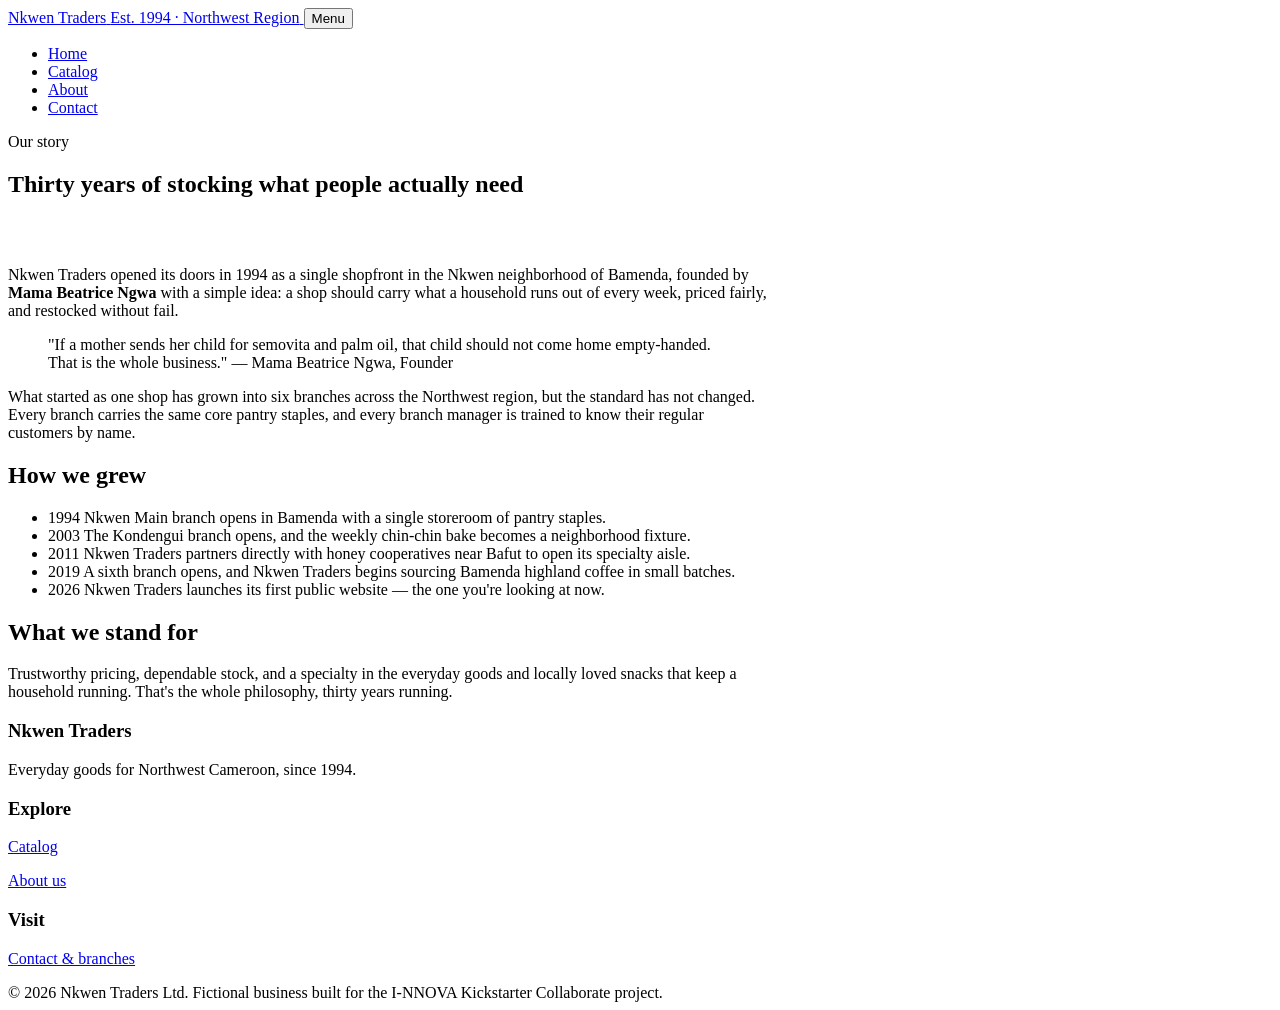
==== about.html @ 13e9f70f "Done with structure containing all the 4pages" ====
<!DOCTYPE html>
<html lang="en">
<head>
  <meta charset="UTF-8">
  <meta name="viewport" content="width=device-width, initial-scale=1.0">
  <title>About Us — Nkwen Traders</title>
  <meta name="description" content="The story of Nkwen Traders, a family-founded retail chain serving Northwest Cameroon since 1994.">
  <link rel="stylesheet" href="style.css">
</head>
<body>

  <header class="site-header">
    <nav class="nav-bar" aria-label="Primary">
      <a href="index.html" class="brand">
        <span class="brand-mark">Nkwen Traders</span>
        <span class="brand-tagline">Est. 1994 · Northwest Region</span>
      </a>
      <button class="nav-toggle" aria-expanded="false" aria-controls="primary-nav">Menu</button>
      <ul class="nav-links" id="primary-nav">
        <li><a href="index.html">Home</a></li>
        <li><a href="catalog.html">Catalog</a></li>
        <li><a href="about.html" aria-current="page">About</a></li>
        <li><a href="contact.html">Contact</a></li>
      </ul>
    </nav>
  </header>

  <main>
    <section class="hero" style="padding-bottom: 2rem;">
      <div class="container">
        <p class="eyebrow">Our story</p>
        <h1>Thirty years of stocking what people actually need</h1>
      </div>
    </section>

    <section>
      <div class="container" style="max-width: 760px;">
        <p>
          Nkwen Traders opened its doors in 1994 as a single shopfront in the
          Nkwen neighborhood of Bamenda, founded by <strong>Mama Beatrice Ngwa</strong>
          with a simple idea: a shop should carry what a household runs out
          of every week, priced fairly, and restocked without fail.
        </p>
        <blockquote class="founder-quote">
          "If a mother sends her child for semovita and palm oil, that child
          should not come home empty-handed. That is the whole business."
          — Mama Beatrice Ngwa, Founder
        </blockquote>
        <p>
          What started as one shop has grown into six branches across the
          Northwest region, but the standard has not changed. Every branch
          carries the same core pantry staples, and every branch manager is
          trained to know their regular customers by name.
        </p>

        <h2>How we grew</h2>
        <ul class="timeline">
          <li>
            <span class="year">1994</span>
            <span>Nkwen Main branch opens in Bamenda with a single storeroom of pantry staples.</span>
          </li>
          <li>
            <span class="year">2003</span>
            <span>The Kondengui branch opens, and the weekly chin-chin bake becomes a neighborhood fixture.</span>
          </li>
          <li>
            <span class="year">2011</span>
            <span>Nkwen Traders partners directly with honey cooperatives near Bafut to open its specialty aisle.</span>
          </li>
          <li>
            <span class="year">2019</span>
            <span>A sixth branch opens, and Nkwen Traders begins sourcing Bamenda highland coffee in small batches.</span>
          </li>
          <li>
            <span class="year">2026</span>
            <span>Nkwen Traders launches its first public website — the one you're looking at now.</span>
          </li>
        </ul>

        <h2>What we stand for</h2>
        <p>
          Trustworthy pricing, dependable stock, and a specialty in the
          everyday goods and locally loved snacks that keep a household
          running. That's the whole philosophy, thirty years running.
        </p>
      </div>
    </section>
  </main>

  <footer class="site-footer">
    <div class="container footer-grid">
      <div>
        <h3>Nkwen Traders</h3>
        <p>Everyday goods for Northwest Cameroon, since 1994.</p>
      </div>
      <div>
        <h3>Explore</h3>
        <p><a href="catalog.html">Catalog</a></p>
        <p><a href="about.html">About us</a></p>
      </div>
      <div>
        <h3>Visit</h3>
        <p><a href="contact.html">Contact & branches</a></p>
      </div>
    </div>
    <div class="footer-bottom container">
      &copy; 2026 Nkwen Traders Ltd. Fictional business built for the I-NNOVA Kickstarter Collaborate project.
    </div>
  </footer>

  <script src="main.js"></script>
</body>
</html>
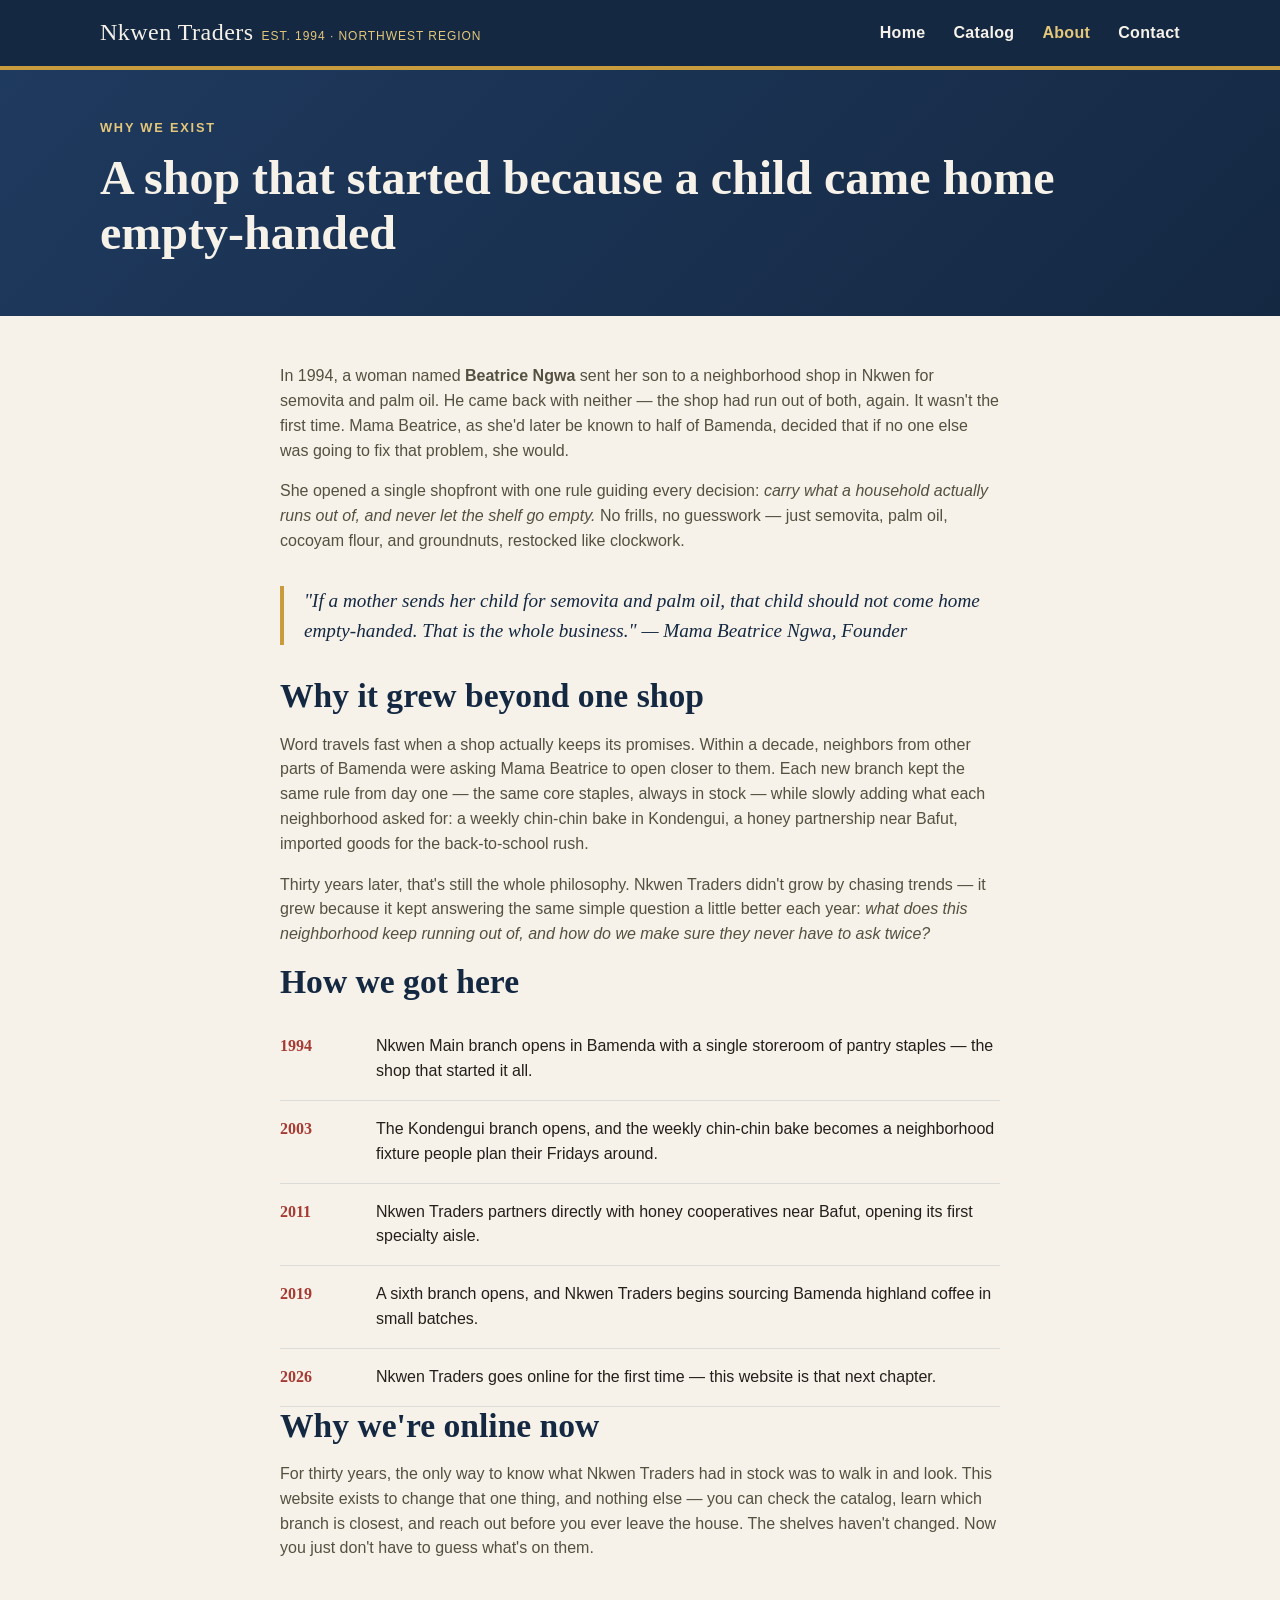
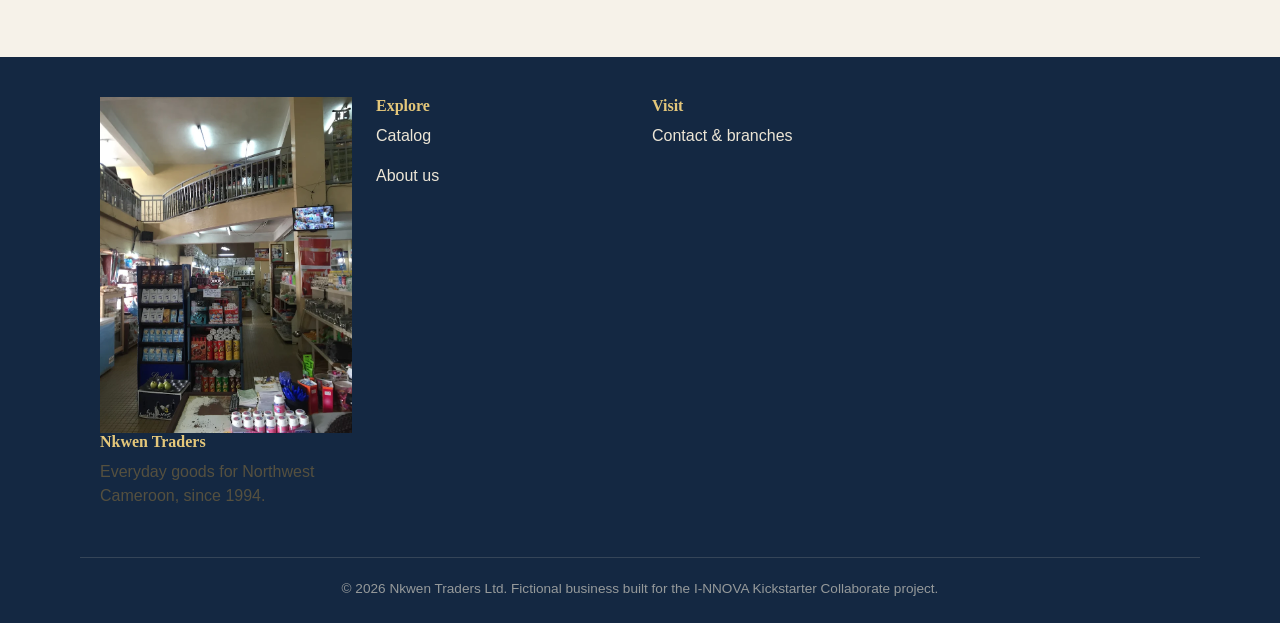
==== commit 26fb63cf: "Corrected about, catalog, contact, and index pages; added food-market video and photo" ====
--- a/about.html
+++ b/about.html
@@ -4,7 +4,7 @@
   <meta charset="UTF-8">
   <meta name="viewport" content="width=device-width, initial-scale=1.0">
   <title>About Us — Nkwen Traders</title>
-  <meta name="description" content="The story of Nkwen Traders, a family-founded retail chain serving Northwest Cameroon since 1994.">
+  <meta name="description" content="Why Nkwen Traders exists: the story of a family shop that grew into six branches serving Northwest Cameroon.">
   <link rel="stylesheet" href="style.css">
 </head>
 <body>
@@ -28,44 +28,65 @@
   <main>
     <section class="hero" style="padding-bottom: 2rem;">
       <div class="container">
-        <p class="eyebrow">Our story</p>
-        <h1>Thirty years of stocking what people actually need</h1>
+        <p class="eyebrow">Why we exist</p>
+        <h1>A shop that started because a child came home empty-handed</h1>
       </div>
     </section>
 
     <section>
       <div class="container" style="max-width: 760px;">
         <p>
-          Nkwen Traders opened its doors in 1994 as a single shopfront in the
-          Nkwen neighborhood of Bamenda, founded by <strong>Mama Beatrice Ngwa</strong>
-          with a simple idea: a shop should carry what a household runs out
-          of every week, priced fairly, and restocked without fail.
+          In 1994, a woman named <strong>Beatrice Ngwa</strong> sent her son to a
+          neighborhood shop in Nkwen for semovita and palm oil. He came back
+          with neither — the shop had run out of both, again. It wasn't the
+          first time. Mama Beatrice, as she'd later be known to half of
+          Bamenda, decided that if no one else was going to fix that problem,
+          she would.
         </p>
+        <p>
+          She opened a single shopfront with one rule guiding every decision:
+          <em>carry what a household actually runs out of, and never let the
+          shelf go empty.</em> No frills, no guesswork — just semovita, palm
+          oil, cocoyam flour, and groundnuts, restocked like clockwork.
+        </p>
+
         <blockquote class="founder-quote">
           "If a mother sends her child for semovita and palm oil, that child
           should not come home empty-handed. That is the whole business."
           — Mama Beatrice Ngwa, Founder
         </blockquote>
+
+        <h2>Why it grew beyond one shop</h2>
         <p>
-          What started as one shop has grown into six branches across the
-          Northwest region, but the standard has not changed. Every branch
-          carries the same core pantry staples, and every branch manager is
-          trained to know their regular customers by name.
+          Word travels fast when a shop actually keeps its promises. Within a
+          decade, neighbors from other parts of Bamenda were asking Mama
+          Beatrice to open closer to them. Each new branch kept the same
+          rule from day one — the same core staples, always in stock — while
+          slowly adding what each neighborhood asked for: a weekly chin-chin
+          bake in Kondengui, a honey partnership near Bafut, imported goods
+          for the back-to-school rush.
+        </p>
+        <p>
+          Thirty years later, that's still the whole philosophy. Nkwen
+          Traders didn't grow by chasing trends — it grew because it kept
+          answering the same simple question a little better each year:
+          <em>what does this neighborhood keep running out of, and how do we
+          make sure they never have to ask twice?</em>
         </p>
 
-        <h2>How we grew</h2>
+        <h2>How we got here</h2>
         <ul class="timeline">
           <li>
             <span class="year">1994</span>
-            <span>Nkwen Main branch opens in Bamenda with a single storeroom of pantry staples.</span>
+            <span>Nkwen Main branch opens in Bamenda with a single storeroom of pantry staples — the shop that started it all.</span>
           </li>
           <li>
             <span class="year">2003</span>
-            <span>The Kondengui branch opens, and the weekly chin-chin bake becomes a neighborhood fixture.</span>
+            <span>The Kondengui branch opens, and the weekly chin-chin bake becomes a neighborhood fixture people plan their Fridays around.</span>
           </li>
           <li>
             <span class="year">2011</span>
-            <span>Nkwen Traders partners directly with honey cooperatives near Bafut to open its specialty aisle.</span>
+            <span>Nkwen Traders partners directly with honey cooperatives near Bafut, opening its first specialty aisle.</span>
           </li>
           <li>
             <span class="year">2019</span>
@@ -73,15 +94,18 @@
           </li>
           <li>
             <span class="year">2026</span>
-            <span>Nkwen Traders launches its first public website — the one you're looking at now.</span>
+            <span>Nkwen Traders goes online for the first time — this website is that next chapter.</span>
           </li>
         </ul>
 
-        <h2>What we stand for</h2>
+        <h2>Why we're online now</h2>
         <p>
-          Trustworthy pricing, dependable stock, and a specialty in the
-          everyday goods and locally loved snacks that keep a household
-          running. That's the whole philosophy, thirty years running.
+          For thirty years, the only way to know what Nkwen Traders had in
+          stock was to walk in and look. This website exists to change that
+          one thing, and nothing else — you can check the catalog, learn
+          which branch is closest, and reach out before you ever leave the
+          house. The shelves haven't changed. Now you just don't have to
+          guess what's on them.
         </p>
       </div>
     </section>
@@ -90,6 +114,7 @@
   <footer class="site-footer">
     <div class="container footer-grid">
       <div>
+          <img src="photo.png" alt="Nkwen Traders photo" class="footer-photo">
         <h3>Nkwen Traders</h3>
         <p>Everyday goods for Northwest Cameroon, since 1994.</p>
       </div>
--- a/style.css
+++ b/style.css
@@ -0,0 +1,474 @@
+*{
+    margin:0;
+    padding:0;
+    box-sizing: border-box;
+}
+
+ :root {
+      --color-indigo: #1F3A5F;
+      --color-indigo-dark: #142842;
+      --color-gold: #C89B3C;
+      --color-gold-light: #E4C77A;
+      --color-brick: #A63A32;
+      --color-green: #3D6B52;
+      --color-sand: #EDE6D6;
+      --color-sand-light: #F6F2E9;
+      --color-ink: #241F1A;
+      --color-ink-soft: #55503F;
+    
+      --font-display: Georgia, "Iowan Old Style", "Times New Roman", serif;
+      --font-body: "Segoe UI", Helvetica, Arial, sans-serif;
+    
+      --radius: 3px;
+      --shadow-card: 0 2px 10px rgba(31, 58, 95, 0.12);
+      --max-width: 1120px;
+    }
+    
+    * { box-sizing: border-box; }
+    
+    html { scroll-behavior: smooth; }
+    
+    body {
+      margin: 0;
+      font-family: var(--font-body);
+      color: var(--color-ink);
+      background: var(--color-sand-light);
+      line-height: 1.55;
+    }
+    
+    h1, h2, h3 {
+      font-family: var(--font-display);
+      color: var(--color-indigo-dark);
+      line-height: 1.15;
+      margin: 0 0 0.5em;
+    }
+    
+    h1 { font-size: clamp(2rem, 5vw, 3rem); }
+    h2 { font-size: clamp(1.5rem, 3vw, 2.1rem); }
+    h3 { font-size: 1.15rem; }
+    
+    p { margin: 0 0 1em; color: var(--color-ink-soft); }
+    
+    a { color: var(--color-indigo); }
+    
+    img { max-width: 100%; display: block; }
+    
+    .container {
+      max-width: var(--max-width);
+      margin: 0 auto;
+      padding: 0 1.25rem;
+    }
+    
+    /* -------------------- Header / nav -------------------- */
+    
+    .site-header {
+      background: var(--color-indigo-dark);
+      border-bottom: 4px solid var(--color-gold);
+    }
+    
+    .nav-bar {
+      display: flex;
+      align-items: center;
+      justify-content: space-between;
+      padding: 0.9rem 1.25rem;
+      max-width: var(--max-width);
+      margin: 0 auto;
+    }
+    
+    .brand {
+      display: flex;
+      align-items: baseline;
+      gap: 0.5rem;
+      text-decoration: none;
+    }
+    
+    .brand-mark {
+      font-family: var(--font-display);
+      font-size: 1.5rem;
+      color: var(--color-sand-light);
+      letter-spacing: 0.02em;
+    }
+    
+    .brand-tagline {
+      display: none;
+      color: var(--color-gold-light);
+      font-size: 0.75rem;
+      letter-spacing: 0.08em;
+      text-transform: uppercase;
+    }
+    
+    .nav-toggle {
+      background: none;
+      border: 1px solid var(--color-gold);
+      color: var(--color-sand-light);
+      font-size: 1rem;
+      padding: 0.4rem 0.7rem;
+      border-radius: var(--radius);
+      cursor: pointer;
+    }
+    
+    .nav-links {
+      list-style: none;
+      margin: 0;
+      padding: 1rem 1.25rem 1.25rem;
+      display: none;
+      flex-direction: column;
+      gap: 0.75rem;
+      background: var(--color-indigo-dark);
+    }
+    
+    .nav-links.open { display: flex; }
+    
+    .nav-links a {
+      color: var(--color-sand-light);
+      text-decoration: none;
+      font-weight: 600;
+      letter-spacing: 0.02em;
+    }
+    
+    .nav-links a:hover,
+    .nav-links a[aria-current="page"] {
+      color: var(--color-gold-light);
+    }
+    
+    /* -------------------- Hero -------------------- */
+    
+    .hero {
+      background: linear-gradient(135deg, var(--color-indigo) 0%, var(--color-indigo-dark) 100%);
+      color: var(--color-sand-light);
+      padding: 3rem 0 3.5rem;
+    }
+    
+    .hero h1 { color: var(--color-sand-light); }
+    
+    .hero .eyebrow {
+      color: var(--color-gold-light);
+      text-transform: uppercase;
+      letter-spacing: 0.14em;
+      font-size: 0.8rem;
+      font-weight: 700;
+      margin-bottom: 0.75rem;
+    }
+    
+    .hero p.lede {
+      color: var(--color-sand);
+      max-width: 42ch;
+      font-size: 1.05rem;
+    }
+    
+    .hero-actions {
+      display: flex;
+      gap: 0.75rem;
+      flex-wrap: wrap;
+      margin-top: 1.5rem;
+    }
+    
+    /* -------------------- Buttons -------------------- */
+    
+    .btn {
+      display: inline-block;
+      padding: 0.7rem 1.4rem;
+      border-radius: var(--radius);
+      text-decoration: none;
+      font-weight: 600;
+      font-size: 0.95rem;
+      border: 2px solid transparent;
+      cursor: pointer;
+      transition: transform 0.15s ease, background 0.15s ease;
+    }
+    
+    .btn:hover { transform: translateY(-1px); }
+    
+    .btn-primary {
+      background: var(--color-gold);
+      color: var(--color-indigo-dark);
+    }
+    .btn-primary:hover { background: var(--color-gold-light); }
+    
+    .btn-outline {
+      border-color: var(--color-gold);
+      color: var(--color-sand-light);
+    }
+    .btn-outline:hover { background: rgba(200, 155, 60, 0.15); }
+    
+    /* -------------------- Sections -------------------- */
+    
+    section { padding: 3rem 0; }
+    
+    .section-alt {
+      background: var(--color-sand);
+    }
+    
+    .section-heading {
+      text-align: center;
+      max-width: 60ch;
+      margin: 0 auto 2rem;
+    }
+    
+    .section-heading .eyebrow {
+      color: var(--color-brick);
+      text-transform: uppercase;
+      letter-spacing: 0.12em;
+      font-size: 0.78rem;
+      font-weight: 700;
+      margin-bottom: 0.4rem;
+    }
+    
+    /* -------------------- Grids / Cards -------------------- */
+    
+    .grid {
+      display: grid;
+      gap: 1.5rem;
+      grid-template-columns: 1fr;
+    }
+    
+    .card {
+      background: var(--color-sand-light);
+      border: 1px solid rgba(31, 58, 95, 0.1);
+      border-radius: var(--radius);
+      padding: 1.5rem;
+      box-shadow: var(--shadow-card);
+    }
+    
+    .branch-card {
+      border-top: 4px solid var(--color-gold);
+    }
+    
+    .branch-card h3 { margin-bottom: 0.25rem; }
+    .branch-card .branch-loc {
+      color: var(--color-brick);
+      font-size: 0.85rem;
+      font-weight: 600;
+      margin-bottom: 0.75rem;
+    }
+    
+    /* -------------------- Footer -------------------- */
+    
+    .site-footer {
+      background: var(--color-indigo-dark);
+      color: var(--color-sand);
+      padding: 2.5rem 0 1.5rem;
+      margin-top: 2rem;
+    }
+    
+    .footer-grid {
+      display: grid;
+      gap: 1.5rem;
+      grid-template-columns: 1fr;
+    }
+    
+    .site-footer h3 {
+      color: var(--color-gold-light);
+      font-size: 1rem;
+    }
+    
+    .site-footer a {
+      color: var(--color-sand);
+      text-decoration: none;
+    }
+    
+    .site-footer a:hover { color: var(--color-gold-light); }
+    
+    .footer-bottom {
+      border-top: 1px solid rgba(237, 230, 214, 0.15);
+      margin-top: 2rem;
+      padding-top: 1.25rem;
+      font-size: 0.85rem;
+      color: rgba(237, 230, 214, 0.6);
+      text-align: center;
+    }
+    
+    /* -------------------- Catalog page -------------------- */
+    
+    .catalog-controls {
+      display: flex;
+      flex-direction: column;
+      gap: 0.75rem;
+      margin-bottom: 2rem;
+    }
+    
+    .catalog-controls input[type="search"] {
+      padding: 0.65rem 0.9rem;
+      border: 1px solid rgba(31, 58, 95, 0.25);
+      border-radius: var(--radius);
+      font-size: 1rem;
+      font-family: var(--font-body);
+    }
+    
+    .category-filters {
+      display: flex;
+      flex-wrap: wrap;
+      gap: 0.5rem;
+    }
+    
+    .category-filters button {
+      background: var(--color-sand);
+      border: 1px solid rgba(31, 58, 95, 0.2);
+      border-radius: 999px;
+      padding: 0.4rem 0.9rem;
+      font-size: 0.85rem;
+      font-weight: 600;
+      color: var(--color-indigo-dark);
+      cursor: pointer;
+    }
+    
+    .category-filters button.active {
+      background: var(--color-indigo);
+      border-color: var(--color-indigo);
+      color: var(--color-sand-light);
+    }
+    
+    .product-card img {
+      border-radius: var(--radius);
+      margin-bottom: 1rem;
+    }
+    
+    .product-card .price {
+      color: var(--color-brick);
+      font-weight: 700;
+      font-family: var(--font-display);
+      font-size: 1.1rem;
+    }
+    
+    .product-card .category-tag {
+      display: inline-block;
+      font-size: 0.72rem;
+      text-transform: uppercase;
+      letter-spacing: 0.08em;
+      color: var(--color-green);
+      font-weight: 700;
+      margin-bottom: 0.4rem;
+    }
+    
+    .catalog-empty {
+      text-align: center;
+      color: var(--color-ink-soft);
+      padding: 2rem 0;
+      display: none;
+    }
+    
+    .catalog-empty.visible { display: block; }
+    
+    .catalog-status {
+      font-size: 0.85rem;
+      color: var(--color-ink-soft);
+      margin-bottom: 1rem;
+    }
+    
+    /* -------------------- About page -------------------- */
+    
+    .founder-quote {
+      border-left: 4px solid var(--color-gold);
+      padding-left: 1.25rem;
+      font-family: var(--font-display);
+      font-style: italic;
+      font-size: 1.2rem;
+      color: var(--color-indigo-dark);
+      margin: 2rem 0;
+    }
+    
+    .timeline {
+      list-style: none;
+      padding: 0;
+      margin: 0;
+    }
+    
+    .timeline li {
+      padding: 1rem 0;
+      border-bottom: 1px solid rgba(31, 58, 95, 0.12);
+      display: grid;
+      grid-template-columns: 5rem 1fr;
+      gap: 1rem;
+    }
+    
+    .timeline .year {
+      font-family: var(--font-display);
+      color: var(--color-brick);
+      font-weight: 700;
+    }
+    
+    /* -------------------- Contact page -------------------- */
+    
+    .contact-layout {
+      display: grid;
+      gap: 2rem;
+      grid-template-columns: 1fr;
+    }
+    
+    form.contact-form {
+      display: flex;
+      flex-direction: column;
+      gap: 1rem;
+    }
+    
+    .form-field { display: flex; flex-direction: column; gap: 0.35rem; }
+    
+    .form-field label {
+      font-weight: 600;
+      font-size: 0.9rem;
+      color: var(--color-indigo-dark);
+    }
+    
+    .form-field input,
+    .form-field select,
+    .form-field textarea {
+      padding: 0.65rem 0.8rem;
+      border: 1px solid rgba(31, 58, 95, 0.25);
+      border-radius: var(--radius);
+      font-family: var(--font-body);
+      font-size: 1rem;
+    }
+    
+    .form-field textarea { resize: vertical; min-height: 120px; }
+    
+    .form-note {
+      font-size: 0.82rem;
+      color: var(--color-ink-soft);
+    }
+    
+    .form-success {
+      display: none;
+      background: var(--color-green);
+      color: var(--color-sand-light);
+      padding: 1rem 1.25rem;
+      border-radius: var(--radius);
+      margin-top: 1rem;
+    }
+    
+    .form-success.visible { display: block; }
+    
+    .contact-info-card address {
+      font-style: normal;
+      line-height: 1.9;
+    }
+    
+    /* ==========================================================================
+       Responsive breakpoints — mobile first
+       ========================================================================== */
+    
+    @media (min-width: 640px) {
+      .grid-2 { grid-template-columns: repeat(2, 1fr); }
+      .footer-grid { grid-template-columns: repeat(2, 1fr); }
+    }
+    
+    @media (min-width: 780px) {
+      .brand-tagline { display: inline; }
+      .nav-toggle { display: none; }
+      .nav-links {
+        display: flex;
+        flex-direction: row;
+        padding: 0;
+        background: none;
+        gap: 1.75rem;
+      }
+      .contact-layout { grid-template-columns: 3fr 2fr; }
+    }
+    
+    @media (min-width: 860px) {
+      .grid-3 { grid-template-columns: repeat(3, 1fr); }
+      .footer-grid { grid-template-columns: repeat(4, 1fr); }
+    }
+    
+    @media (min-width: 1000px) {
+      .grid-4 { grid-template-columns: repeat(4, 1fr); }
+    }
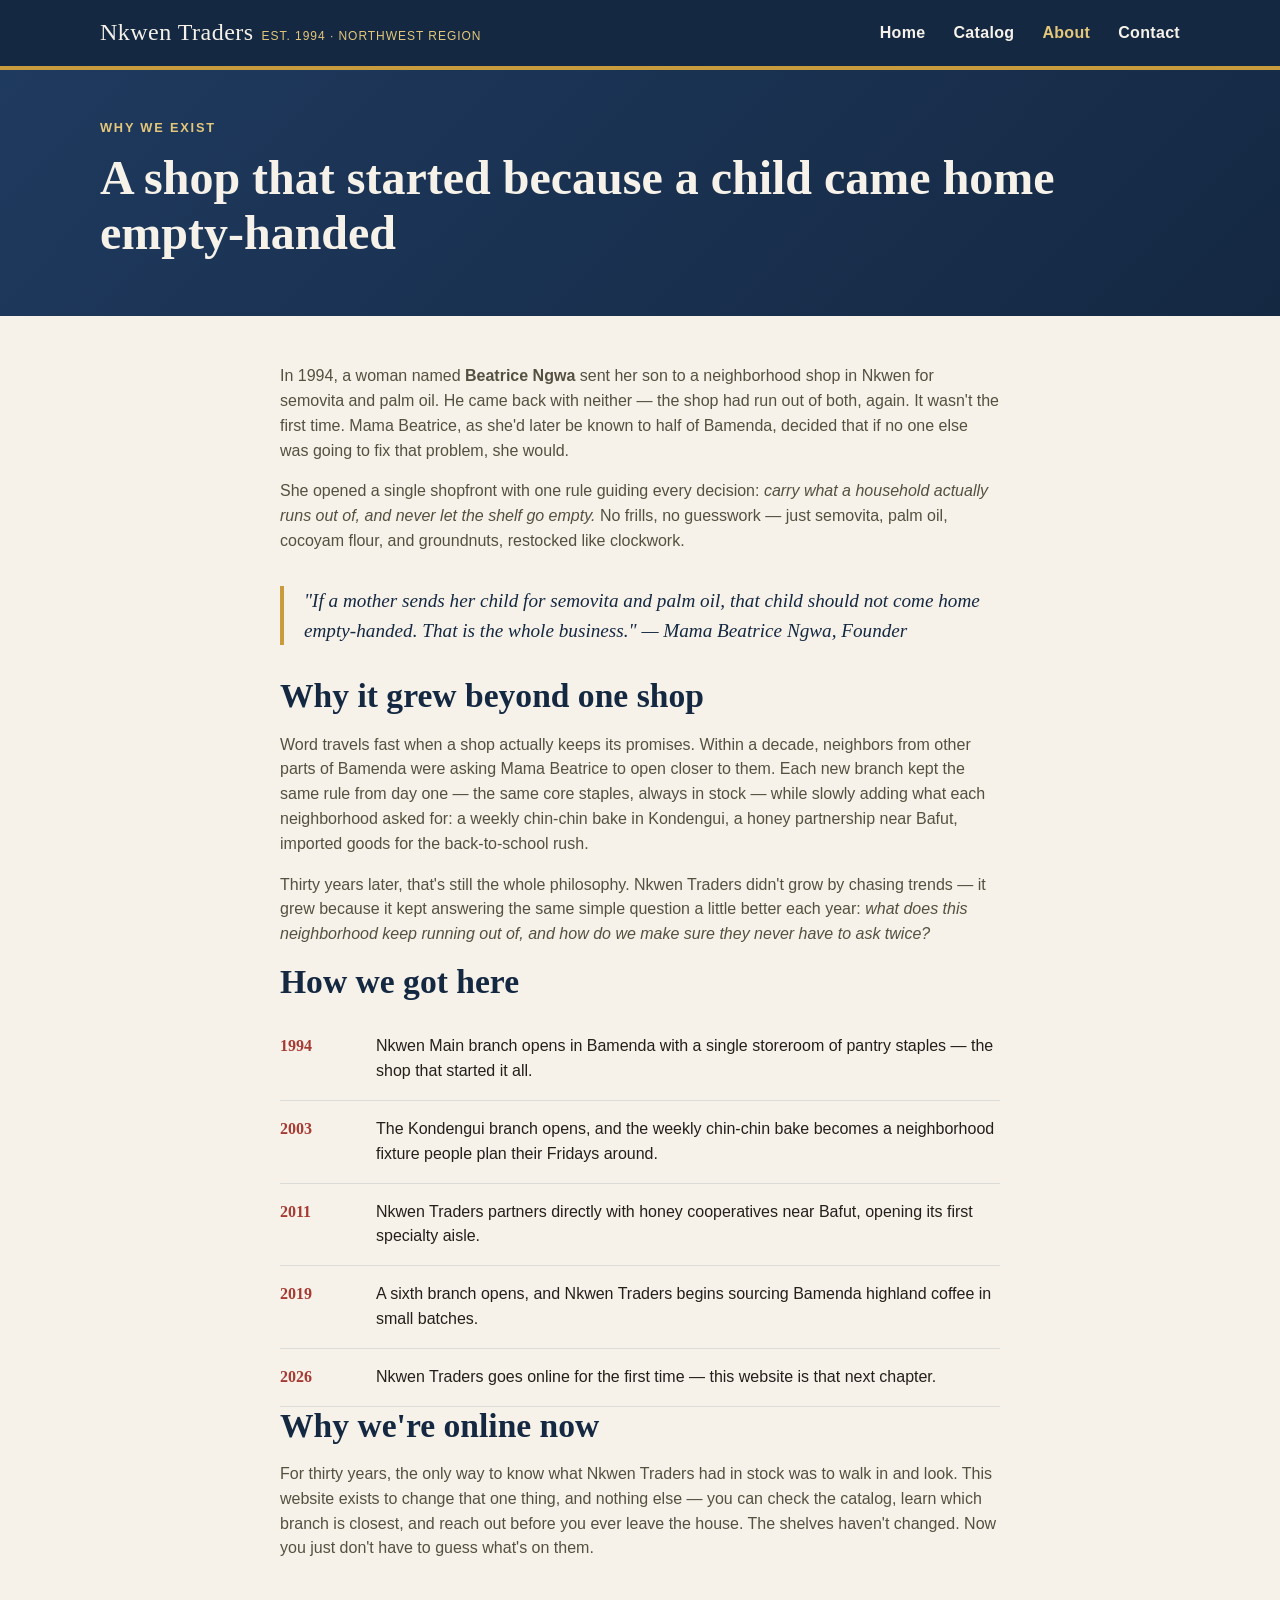
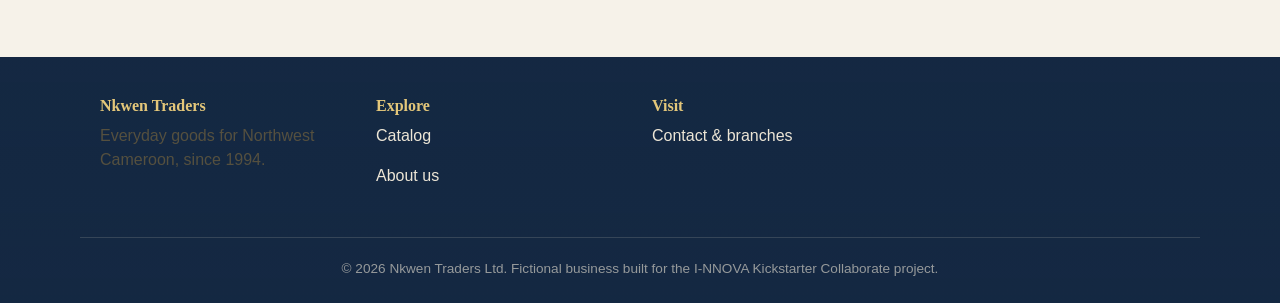
==== commit 55d26bce: "Remove image and video src references and delete unused media files" ====
--- a/about.html
+++ b/about.html
@@ -114,7 +114,6 @@
   <footer class="site-footer">
     <div class="container footer-grid">
       <div>
-          <img src="photo.png" alt="Nkwen Traders photo" class="footer-photo">
         <h3>Nkwen Traders</h3>
         <p>Everyday goods for Northwest Cameroon, since 1994.</p>
       </div>
--- a/style.css
+++ b/style.css
@@ -1,474 +1,627 @@
-*{
-    margin:0;
-    padding:0;
-    box-sizing: border-box;
-}
-
- :root {
-      --color-indigo: #1F3A5F;
-      --color-indigo-dark: #142842;
-      --color-gold: #C89B3C;
-      --color-gold-light: #E4C77A;
-      --color-brick: #A63A32;
-      --color-green: #3D6B52;
-      --color-sand: #EDE6D6;
-      --color-sand-light: #F6F2E9;
-      --color-ink: #241F1A;
-      --color-ink-soft: #55503F;
-    
-      --font-display: Georgia, "Iowan Old Style", "Times New Roman", serif;
-      --font-body: "Segoe UI", Helvetica, Arial, sans-serif;
-    
-      --radius: 3px;
-      --shadow-card: 0 2px 10px rgba(31, 58, 95, 0.12);
-      --max-width: 1120px;
+/* ==========================================================================
+   Nkwen Traders — Design tokens
+   Palette drawn from Cameroonian wax-print textiles: deep indigo, warm gold,
+   brick red, and a muted highland green, set against unbleached cotton sand.
+   ========================================================================== */
+
+   :root {
+    --color-indigo: #1F3A5F;
+    --color-indigo-dark: #142842;
+    --color-gold: #C89B3C;
+    --color-gold-light: #E4C77A;
+    --color-brick: #A63A32;
+    --color-green: #3D6B52;
+    --color-sand: #EDE6D6;
+    --color-sand-light: #F6F2E9;
+    --color-ink: #241F1A;
+    --color-ink-soft: #55503F;
+  
+    --font-display: Georgia, "Iowan Old Style", "Times New Roman", serif;
+    --font-body: "Segoe UI", Helvetica, Arial, sans-serif;
+  
+    --radius: 3px;
+    --shadow-card: 0 2px 10px rgba(31, 58, 95, 0.12);
+    --max-width: 1120px;
+  }
+  
+  * { box-sizing: border-box; }
+  
+  html { scroll-behavior: smooth; }
+  
+  body {
+    margin: 0;
+    font-family: var(--font-body);
+    color: var(--color-ink);
+    background: var(--color-sand-light);
+    line-height: 1.55;
+  }
+  
+  h1, h2, h3 {
+    font-family: var(--font-display);
+    color: var(--color-indigo-dark);
+    line-height: 1.15;
+    margin: 0 0 0.5em;
+  }
+  
+  h1 { font-size: clamp(2rem, 5vw, 3rem); }
+  h2 { font-size: clamp(1.5rem, 3vw, 2.1rem); }
+  h3 { font-size: 1.15rem; }
+  
+  p { margin: 0 0 1em; color: var(--color-ink-soft); }
+  
+  a { color: var(--color-indigo); }
+  
+  img { max-width: 100%; display: block; }
+  
+  .container {
+    max-width: var(--max-width);
+    margin: 0 auto;
+    padding: 0 1.25rem;
+  }
+  
+  /* -------------------- Header / nav -------------------- */
+  
+  .site-header {
+    background: var(--color-indigo-dark);
+    border-bottom: 4px solid var(--color-gold);
+  }
+  
+  .nav-bar {
+    display: flex;
+    align-items: center;
+    justify-content: space-between;
+    padding: 0.9rem 1.25rem;
+    max-width: var(--max-width);
+    margin: 0 auto;
+  }
+  
+  .brand {
+    display: flex;
+    align-items: baseline;
+    gap: 0.5rem;
+    text-decoration: none;
+  }
+  
+  .brand-mark {
+    font-family: var(--font-display);
+    font-size: 1.5rem;
+    color: var(--color-sand-light);
+    letter-spacing: 0.02em;
+  }
+  
+  .brand-tagline {
+    display: none;
+    color: var(--color-gold-light);
+    font-size: 0.75rem;
+    letter-spacing: 0.08em;
+    text-transform: uppercase;
+  }
+  
+  .nav-toggle {
+    background: none;
+    border: 1px solid var(--color-gold);
+    color: var(--color-sand-light);
+    font-size: 1rem;
+    padding: 0.4rem 0.7rem;
+    border-radius: var(--radius);
+    cursor: pointer;
+  }
+  
+  .nav-links {
+    list-style: none;
+    margin: 0;
+    padding: 1rem 1.25rem 1.25rem;
+    display: none;
+    flex-direction: column;
+    gap: 0.75rem;
+    background: var(--color-indigo-dark);
+  }
+  
+  .nav-links.open { display: flex; }
+  
+  .nav-links a {
+    color: var(--color-sand-light);
+    text-decoration: none;
+    font-weight: 600;
+    letter-spacing: 0.02em;
+  }
+  
+  .nav-links a:hover,
+  .nav-links a[aria-current="page"] {
+    color: var(--color-gold-light);
+  }
+  
+  /* -------------------- Hero -------------------- */
+  
+  .hero {
+    background: linear-gradient(135deg, var(--color-indigo) 0%, var(--color-indigo-dark) 100%);
+    color: var(--color-sand-light);
+    padding: 3rem 0 3.5rem;
+  }
+  
+  .hero h1 { color: var(--color-sand-light); }
+  
+  .hero .eyebrow {
+    color: var(--color-gold-light);
+    text-transform: uppercase;
+    letter-spacing: 0.14em;
+    font-size: 0.8rem;
+    font-weight: 700;
+    margin-bottom: 0.75rem;
+  }
+  
+  .hero p.lede {
+    color: var(--color-sand);
+    max-width: 42ch;
+    font-size: 1.05rem;
+  }
+  
+  .hero-actions {
+    display: flex;
+    gap: 0.75rem;
+    flex-wrap: wrap;
+    margin-top: 1.5rem;
+  }
+  
+  /* -------------------- Buttons -------------------- */
+  
+  .btn {
+    display: inline-block;
+    padding: 0.7rem 1.4rem;
+    border-radius: var(--radius);
+    text-decoration: none;
+    font-weight: 600;
+    font-size: 0.95rem;
+    border: 2px solid transparent;
+    cursor: pointer;
+    transition: transform 0.15s ease, background 0.15s ease;
+  }
+  
+  .btn:hover { transform: translateY(-1px); }
+  
+  .btn-primary {
+    background: var(--color-gold);
+    color: var(--color-indigo-dark);
+  }
+  .btn-primary:hover { background: var(--color-gold-light); }
+  
+  .btn-outline {
+    border-color: var(--color-gold);
+    color: var(--color-sand-light);
+  }
+  .btn-outline:hover { background: rgba(200, 155, 60, 0.15); }
+  
+  /* -------------------- Sections -------------------- */
+  
+  section { padding: 3rem 0; }
+  
+  .section-alt {
+    background: var(--color-sand);
+  }
+  
+  .section-heading {
+    text-align: center;
+    max-width: 60ch;
+    margin: 0 auto 2rem;
+  }
+  
+  .section-heading .eyebrow {
+    color: var(--color-brick);
+    text-transform: uppercase;
+    letter-spacing: 0.12em;
+    font-size: 0.78rem;
+    font-weight: 700;
+    margin-bottom: 0.4rem;
+  }
+  
+  /* -------------------- Grids / Cards -------------------- */
+  
+  .grid {
+    display: grid;
+    gap: 1.5rem;
+    grid-template-columns: 1fr;
+  }
+  
+  .card {
+    background: var(--color-sand-light);
+    border: 1px solid rgba(31, 58, 95, 0.1);
+    border-radius: var(--radius);
+    padding: 1.5rem;
+    box-shadow: var(--shadow-card);
+  }
+  
+  .branch-card {
+    border-top: 4px solid var(--color-gold);
+  }
+  
+  .branch-card h3 { margin-bottom: 0.25rem; }
+  .branch-card .branch-loc {
+    color: var(--color-brick);
+    font-size: 0.85rem;
+    font-weight: 600;
+    margin-bottom: 0.75rem;
+  }
+  
+  /* -------------------- Footer -------------------- */
+  
+  .site-footer {
+    background: var(--color-indigo-dark);
+    color: var(--color-sand);
+    padding: 2.5rem 0 1.5rem;
+    margin-top: 2rem;
+  }
+  
+  .footer-grid {
+    display: grid;
+    gap: 1.5rem;
+    grid-template-columns: 1fr;
+  }
+  
+  .site-footer h3 {
+    color: var(--color-gold-light);
+    font-size: 1rem;
+  }
+  
+  .site-footer a {
+    color: var(--color-sand);
+    text-decoration: none;
+  }
+  
+  .site-footer a:hover { color: var(--color-gold-light); }
+  
+  .footer-bottom {
+    border-top: 1px solid rgba(237, 230, 214, 0.15);
+    margin-top: 2rem;
+    padding-top: 1.25rem;
+    font-size: 0.85rem;
+    color: rgba(237, 230, 214, 0.6);
+    text-align: center;
+  }
+  
+  /* -------------------- Catalog page -------------------- */
+  
+  .catalog-controls {
+    display: flex;
+    flex-direction: column;
+    gap: 0.75rem;
+    margin-bottom: 2rem;
+  }
+  
+  .catalog-controls input[type="search"] {
+    padding: 0.65rem 0.9rem;
+    border: 1px solid rgba(31, 58, 95, 0.25);
+    border-radius: var(--radius);
+    font-size: 1rem;
+    font-family: var(--font-body);
+  }
+  
+  .category-filters {
+    display: flex;
+    flex-wrap: wrap;
+    gap: 0.5rem;
+  }
+  
+  .category-filters button {
+    background: var(--color-sand);
+    border: 1px solid rgba(31, 58, 95, 0.2);
+    border-radius: 999px;
+    padding: 0.4rem 0.9rem;
+    font-size: 0.85rem;
+    font-weight: 600;
+    color: var(--color-indigo-dark);
+    cursor: pointer;
+  }
+  
+  .category-filters button.active {
+    background: var(--color-indigo);
+    border-color: var(--color-indigo);
+    color: var(--color-sand-light);
+  }
+  
+  .product-card img {
+    border-radius: var(--radius);
+    margin-bottom: 1rem;
+  }
+  
+  .product-card .price {
+    color: var(--color-brick);
+    font-weight: 700;
+    font-family: var(--font-display);
+    font-size: 1.1rem;
+  }
+  
+  .product-card .category-tag {
+    display: inline-block;
+    font-size: 0.72rem;
+    text-transform: uppercase;
+    letter-spacing: 0.08em;
+    color: var(--color-green);
+    font-weight: 700;
+    margin-bottom: 0.4rem;
+  }
+  
+  .catalog-empty {
+    text-align: center;
+    color: var(--color-ink-soft);
+    padding: 2rem 0;
+    display: none;
+  }
+  
+  .catalog-empty.visible { display: block; }
+  
+  .catalog-status {
+    font-size: 0.85rem;
+    color: var(--color-ink-soft);
+    margin-bottom: 1rem;
+  }
+  
+  /* -------------------- About page -------------------- */
+  
+  .founder-quote {
+    border-left: 4px solid var(--color-gold);
+    padding-left: 1.25rem;
+    font-family: var(--font-display);
+    font-style: italic;
+    font-size: 1.2rem;
+    color: var(--color-indigo-dark);
+    margin: 2rem 0;
+  }
+  
+  .timeline {
+    list-style: none;
+    padding: 0;
+    margin: 0;
+  }
+  
+  .timeline li {
+    padding: 1rem 0;
+    border-bottom: 1px solid rgba(31, 58, 95, 0.12);
+    display: grid;
+    grid-template-columns: 5rem 1fr;
+    gap: 1rem;
+  }
+  
+  .timeline .year {
+    font-family: var(--font-display);
+    color: var(--color-brick);
+    font-weight: 700;
+  }
+  
+  /* -------------------- Contact page -------------------- */
+  
+  .contact-layout {
+    display: grid;
+    gap: 2rem;
+    grid-template-columns: 1fr;
+  }
+  
+  form.contact-form {
+    display: flex;
+    flex-direction: column;
+    gap: 1rem;
+  }
+  
+  .form-field { display: flex; flex-direction: column; gap: 0.35rem; }
+  
+  .form-field label {
+    font-weight: 600;
+    font-size: 0.9rem;
+    color: var(--color-indigo-dark);
+  }
+  
+  .form-field input,
+  .form-field select,
+  .form-field textarea {
+    padding: 0.65rem 0.8rem;
+    border: 1px solid rgba(31, 58, 95, 0.25);
+    border-radius: var(--radius);
+    font-family: var(--font-body);
+    font-size: 1rem;
+  }
+  
+  .form-field textarea { resize: vertical; min-height: 120px; }
+  
+  .form-note {
+    font-size: 0.82rem;
+    color: var(--color-ink-soft);
+  }
+  
+  .form-success {
+    display: none;
+    background: var(--color-green);
+    color: var(--color-sand-light);
+    padding: 1rem 1.25rem;
+    border-radius: var(--radius);
+    margin-top: 1rem;
+  }
+  
+  .form-success.visible { display: block; }
+  
+  .contact-info-card address {
+    font-style: normal;
+    line-height: 1.9;
+  }
+  
+  /* ==========================================================================
+     Responsive breakpoints — mobile first
+     ========================================================================== */
+  
+  @media (min-width: 640px) {
+    .grid-2 { grid-template-columns: repeat(2, 1fr); }
+    .footer-grid { grid-template-columns: repeat(2, 1fr); }
+  }
+  
+  @media (min-width: 780px) {
+    .brand-tagline { display: inline; }
+    .nav-toggle { display: none; }
+    .nav-links {
+      display: flex;
+      flex-direction: row;
+      padding: 0;
+      background: none;
+      gap: 1.75rem;
     }
-    
-    * { box-sizing: border-box; }
-    
-    html { scroll-behavior: smooth; }
-    
-    body {
-      margin: 0;
-      font-family: var(--font-body);
-      color: var(--color-ink);
-      background: var(--color-sand-light);
-      line-height: 1.55;
-    }
-    
-    h1, h2, h3 {
-      font-family: var(--font-display);
-      color: var(--color-indigo-dark);
-      line-height: 1.15;
-      margin: 0 0 0.5em;
-    }
-    
-    h1 { font-size: clamp(2rem, 5vw, 3rem); }
-    h2 { font-size: clamp(1.5rem, 3vw, 2.1rem); }
-    h3 { font-size: 1.15rem; }
-    
-    p { margin: 0 0 1em; color: var(--color-ink-soft); }
-    
-    a { color: var(--color-indigo); }
-    
-    img { max-width: 100%; display: block; }
-    
-    .container {
-      max-width: var(--max-width);
-      margin: 0 auto;
-      padding: 0 1.25rem;
-    }
-    
-    /* -------------------- Header / nav -------------------- */
-    
-    .site-header {
-      background: var(--color-indigo-dark);
-      border-bottom: 4px solid var(--color-gold);
-    }
-    
-    .nav-bar {
-      display: flex;
-      align-items: center;
-      justify-content: space-between;
-      padding: 0.9rem 1.25rem;
-      max-width: var(--max-width);
-      margin: 0 auto;
-    }
-    
-    .brand {
-      display: flex;
-      align-items: baseline;
-      gap: 0.5rem;
-      text-decoration: none;
-    }
-    
-    .brand-mark {
-      font-family: var(--font-display);
-      font-size: 1.5rem;
-      color: var(--color-sand-light);
-      letter-spacing: 0.02em;
-    }
-    
-    .brand-tagline {
-      display: none;
-      color: var(--color-gold-light);
-      font-size: 0.75rem;
-      letter-spacing: 0.08em;
-      text-transform: uppercase;
-    }
-    
-    .nav-toggle {
-      background: none;
-      border: 1px solid var(--color-gold);
-      color: var(--color-sand-light);
-      font-size: 1rem;
-      padding: 0.4rem 0.7rem;
-      border-radius: var(--radius);
-      cursor: pointer;
-    }
-    
-    .nav-links {
-      list-style: none;
-      margin: 0;
-      padding: 1rem 1.25rem 1.25rem;
-      display: none;
-      flex-direction: column;
-      gap: 0.75rem;
-      background: var(--color-indigo-dark);
-    }
-    
-    .nav-links.open { display: flex; }
-    
-    .nav-links a {
-      color: var(--color-sand-light);
-      text-decoration: none;
-      font-weight: 600;
-      letter-spacing: 0.02em;
-    }
-    
-    .nav-links a:hover,
-    .nav-links a[aria-current="page"] {
-      color: var(--color-gold-light);
-    }
-    
-    /* -------------------- Hero -------------------- */
-    
-    .hero {
-      background: linear-gradient(135deg, var(--color-indigo) 0%, var(--color-indigo-dark) 100%);
-      color: var(--color-sand-light);
-      padding: 3rem 0 3.5rem;
-    }
-    
-    .hero h1 { color: var(--color-sand-light); }
-    
-    .hero .eyebrow {
-      color: var(--color-gold-light);
-      text-transform: uppercase;
-      letter-spacing: 0.14em;
-      font-size: 0.8rem;
-      font-weight: 700;
-      margin-bottom: 0.75rem;
-    }
-    
-    .hero p.lede {
-      color: var(--color-sand);
-      max-width: 42ch;
-      font-size: 1.05rem;
-    }
-    
-    .hero-actions {
-      display: flex;
-      gap: 0.75rem;
-      flex-wrap: wrap;
-      margin-top: 1.5rem;
-    }
-    
-    /* -------------------- Buttons -------------------- */
-    
-    .btn {
-      display: inline-block;
-      padding: 0.7rem 1.4rem;
-      border-radius: var(--radius);
-      text-decoration: none;
-      font-weight: 600;
-      font-size: 0.95rem;
-      border: 2px solid transparent;
-      cursor: pointer;
-      transition: transform 0.15s ease, background 0.15s ease;
-    }
-    
-    .btn:hover { transform: translateY(-1px); }
-    
-    .btn-primary {
-      background: var(--color-gold);
-      color: var(--color-indigo-dark);
-    }
-    .btn-primary:hover { background: var(--color-gold-light); }
-    
-    .btn-outline {
-      border-color: var(--color-gold);
-      color: var(--color-sand-light);
-    }
-    .btn-outline:hover { background: rgba(200, 155, 60, 0.15); }
-    
-    /* -------------------- Sections -------------------- */
-    
-    section { padding: 3rem 0; }
-    
-    .section-alt {
-      background: var(--color-sand);
-    }
-    
-    .section-heading {
-      text-align: center;
-      max-width: 60ch;
-      margin: 0 auto 2rem;
-    }
-    
-    .section-heading .eyebrow {
-      color: var(--color-brick);
-      text-transform: uppercase;
-      letter-spacing: 0.12em;
-      font-size: 0.78rem;
-      font-weight: 700;
-      margin-bottom: 0.4rem;
-    }
-    
-    /* -------------------- Grids / Cards -------------------- */
-    
-    .grid {
-      display: grid;
-      gap: 1.5rem;
-      grid-template-columns: 1fr;
-    }
-    
-    .card {
-      background: var(--color-sand-light);
-      border: 1px solid rgba(31, 58, 95, 0.1);
-      border-radius: var(--radius);
-      padding: 1.5rem;
-      box-shadow: var(--shadow-card);
-    }
-    
-    .branch-card {
-      border-top: 4px solid var(--color-gold);
-    }
-    
-    .branch-card h3 { margin-bottom: 0.25rem; }
-    .branch-card .branch-loc {
-      color: var(--color-brick);
-      font-size: 0.85rem;
-      font-weight: 600;
-      margin-bottom: 0.75rem;
-    }
-    
-    /* -------------------- Footer -------------------- */
-    
-    .site-footer {
-      background: var(--color-indigo-dark);
-      color: var(--color-sand);
-      padding: 2.5rem 0 1.5rem;
-      margin-top: 2rem;
-    }
-    
-    .footer-grid {
-      display: grid;
-      gap: 1.5rem;
-      grid-template-columns: 1fr;
-    }
-    
-    .site-footer h3 {
-      color: var(--color-gold-light);
-      font-size: 1rem;
-    }
-    
-    .site-footer a {
-      color: var(--color-sand);
-      text-decoration: none;
-    }
-    
-    .site-footer a:hover { color: var(--color-gold-light); }
-    
-    .footer-bottom {
-      border-top: 1px solid rgba(237, 230, 214, 0.15);
-      margin-top: 2rem;
-      padding-top: 1.25rem;
-      font-size: 0.85rem;
-      color: rgba(237, 230, 214, 0.6);
-      text-align: center;
-    }
-    
-    /* -------------------- Catalog page -------------------- */
-    
-    .catalog-controls {
-      display: flex;
-      flex-direction: column;
-      gap: 0.75rem;
-      margin-bottom: 2rem;
-    }
-    
-    .catalog-controls input[type="search"] {
-      padding: 0.65rem 0.9rem;
-      border: 1px solid rgba(31, 58, 95, 0.25);
-      border-radius: var(--radius);
-      font-size: 1rem;
-      font-family: var(--font-body);
-    }
-    
-    .category-filters {
-      display: flex;
-      flex-wrap: wrap;
-      gap: 0.5rem;
-    }
-    
-    .category-filters button {
-      background: var(--color-sand);
-      border: 1px solid rgba(31, 58, 95, 0.2);
-      border-radius: 999px;
-      padding: 0.4rem 0.9rem;
-      font-size: 0.85rem;
-      font-weight: 600;
-      color: var(--color-indigo-dark);
-      cursor: pointer;
-    }
-    
-    .category-filters button.active {
-      background: var(--color-indigo);
-      border-color: var(--color-indigo);
-      color: var(--color-sand-light);
-    }
-    
-    .product-card img {
-      border-radius: var(--radius);
-      margin-bottom: 1rem;
-    }
-    
-    .product-card .price {
-      color: var(--color-brick);
-      font-weight: 700;
-      font-family: var(--font-display);
-      font-size: 1.1rem;
-    }
-    
-    .product-card .category-tag {
-      display: inline-block;
-      font-size: 0.72rem;
-      text-transform: uppercase;
-      letter-spacing: 0.08em;
-      color: var(--color-green);
-      font-weight: 700;
-      margin-bottom: 0.4rem;
-    }
-    
-    .catalog-empty {
-      text-align: center;
-      color: var(--color-ink-soft);
-      padding: 2rem 0;
-      display: none;
-    }
-    
-    .catalog-empty.visible { display: block; }
-    
-    .catalog-status {
-      font-size: 0.85rem;
-      color: var(--color-ink-soft);
-      margin-bottom: 1rem;
-    }
-    
-    /* -------------------- About page -------------------- */
-    
-    .founder-quote {
-      border-left: 4px solid var(--color-gold);
-      padding-left: 1.25rem;
-      font-family: var(--font-display);
-      font-style: italic;
-      font-size: 1.2rem;
-      color: var(--color-indigo-dark);
-      margin: 2rem 0;
-    }
-    
-    .timeline {
-      list-style: none;
-      padding: 0;
-      margin: 0;
-    }
-    
-    .timeline li {
-      padding: 1rem 0;
-      border-bottom: 1px solid rgba(31, 58, 95, 0.12);
-      display: grid;
-      grid-template-columns: 5rem 1fr;
-      gap: 1rem;
-    }
-    
-    .timeline .year {
-      font-family: var(--font-display);
-      color: var(--color-brick);
-      font-weight: 700;
-    }
-    
-    /* -------------------- Contact page -------------------- */
-    
-    .contact-layout {
-      display: grid;
-      gap: 2rem;
-      grid-template-columns: 1fr;
-    }
-    
-    form.contact-form {
-      display: flex;
-      flex-direction: column;
-      gap: 1rem;
-    }
-    
-    .form-field { display: flex; flex-direction: column; gap: 0.35rem; }
-    
-    .form-field label {
-      font-weight: 600;
-      font-size: 0.9rem;
-      color: var(--color-indigo-dark);
-    }
-    
-    .form-field input,
-    .form-field select,
-    .form-field textarea {
-      padding: 0.65rem 0.8rem;
-      border: 1px solid rgba(31, 58, 95, 0.25);
-      border-radius: var(--radius);
-      font-family: var(--font-body);
-      font-size: 1rem;
-    }
-    
-    .form-field textarea { resize: vertical; min-height: 120px; }
-    
-    .form-note {
-      font-size: 0.82rem;
-      color: var(--color-ink-soft);
-    }
-    
-    .form-success {
-      display: none;
-      background: var(--color-green);
-      color: var(--color-sand-light);
-      padding: 1rem 1.25rem;
-      border-radius: var(--radius);
-      margin-top: 1rem;
-    }
-    
-    .form-success.visible { display: block; }
-    
-    .contact-info-card address {
-      font-style: normal;
-      line-height: 1.9;
-    }
-    
-    /* ==========================================================================
-       Responsive breakpoints — mobile first
-       ========================================================================== */
-    
-    @media (min-width: 640px) {
-      .grid-2 { grid-template-columns: repeat(2, 1fr); }
-      .footer-grid { grid-template-columns: repeat(2, 1fr); }
-    }
-    
-    @media (min-width: 780px) {
-      .brand-tagline { display: inline; }
-      .nav-toggle { display: none; }
-      .nav-links {
-        display: flex;
-        flex-direction: row;
-        padding: 0;
-        background: none;
-        gap: 1.75rem;
-      }
-      .contact-layout { grid-template-columns: 3fr 2fr; }
-    }
-    
-    @media (min-width: 860px) {
-      .grid-3 { grid-template-columns: repeat(3, 1fr); }
-      .footer-grid { grid-template-columns: repeat(4, 1fr); }
-    }
-    
-    @media (min-width: 1000px) {
-      .grid-4 { grid-template-columns: repeat(4, 1fr); }
-    }+    .contact-layout { grid-template-columns: 3fr 2fr; }
+  }
+  
+  @media (min-width: 860px) {
+    .grid-3 { grid-template-columns: repeat(3, 1fr); }
+    .footer-grid { grid-template-columns: repeat(4, 1fr); }
+  }
+  
+  @media (min-width: 1000px) {
+    .grid-4 { grid-template-columns: repeat(4, 1fr); }
+  }
+/* ==========================================================================
+   Added: background video hero, floating cards, hamburger icon
+   ========================================================================== */
+
+/* Video hero — sits behind hero text with a dark overlay for readability */
+.hero-video-wrap {
+  position: relative;
+  overflow: hidden;
+}
+
+.hero-video-wrap .hero-bg-video {
+  position: absolute;
+  inset: 0;
+  width: 100%;
+  height: 100%;
+  object-fit: cover;
+  z-index: 0;
+}
+
+.hero-video-wrap .hero-overlay {
+  position: absolute;
+  inset: 0;
+  background: linear-gradient(135deg, rgba(20, 40, 66, 0.88) 0%, rgba(20, 40, 66, 0.75) 100%);
+  z-index: 1;
+}
+
+.hero-video-wrap .container {
+  position: relative;
+  z-index: 2;
+}
+
+/* Floating hover effect for cards */
+.card {
+  transition: transform 0.25s ease, box-shadow 0.25s ease;
+}
+
+.card:hover {
+  transform: translateY(-8px);
+  box-shadow: 0 16px 32px rgba(31, 58, 95, 0.22);
+}
+
+/* Hamburger icon toggle — mobile only, desktop nav is untouched */
+.nav-toggle {
+  font-size: 1.4rem;
+  line-height: 1;
+  padding: 0.35rem 0.6rem;
+}
+
+/* Footer background photo — calm bookend to the hero video */
+.site-footer {
+  position: relative;
+  background-image:
+    linear-gradient(rgba(20, 40, 66, 0.82), rgba(20, 40, 66, 0.88)),
+    url("https://images.pexels.com/photos/264636/pexels-photo-264636.jpeg?auto=compress&cs=tinysrgb&w=1600");
+  background-size: cover;
+  background-position: center;
+}
+
+/* ==========================================================================
+   Added: scroll-in reveal, sticky/shrinking header, product hover zoom,
+   loading skeleton
+   ========================================================================== */
+
+/* Scroll-in reveal animation */
+.reveal {
+  opacity: 0;
+  transform: translateY(28px);
+  transition: opacity 0.6s ease, transform 0.6s ease;
+}
+
+.reveal.is-visible {
+  opacity: 1;
+  transform: none;
+}
+
+/* Sticky, shrinking header */
+.site-header {
+  position: sticky;
+  top: 0;
+  z-index: 50;
+  transition: box-shadow 0.25s ease;
+}
+
+.site-header.is-scrolled {
+  box-shadow: 0 6px 18px rgba(0, 0, 0, 0.25);
+}
+
+.site-header .nav-bar {
+  transition: padding 0.25s ease;
+}
+
+.site-header.is-scrolled .nav-bar {
+  padding-top: 0.55rem;
+  padding-bottom: 0.55rem;
+}
+
+.site-header.is-scrolled .brand-mark {
+  font-size: 1.3rem;
+  transition: font-size 0.25s ease;
+}
+
+/* Product image hover zoom */
+.product-card {
+  overflow: hidden;
+}
+
+.product-card img {
+  transition: transform 0.35s ease;
+}
+
+.product-card:hover img {
+  transform: scale(1.06);
+}
+
+/* Loading skeleton for the catalog grid */
+.skeleton-card {
+  background: var(--color-sand-light);
+  border: 1px solid rgba(31, 58, 95, 0.1);
+  border-radius: var(--radius);
+  padding: 1.5rem;
+  box-shadow: var(--shadow-card);
+}
+
+.skeleton-block {
+  border-radius: var(--radius);
+  background: linear-gradient(90deg, rgba(31,58,95,0.08) 25%, rgba(31,58,95,0.15) 37%, rgba(31,58,95,0.08) 63%);
+  background-size: 400% 100%;
+  animation: skeleton-shimmer 1.4s ease infinite;
+}
+
+.skeleton-img { width: 100%; height: 160px; margin-bottom: 1rem; }
+.skeleton-line { height: 0.9rem; margin-bottom: 0.6rem; }
+.skeleton-line.short { width: 60%; }
+
+@keyframes skeleton-shimmer {
+  0% { background-position: 100% 50%; }
+  100% { background-position: 0 50%; }
+}
+
+/* Respect users who prefer reduced motion */
+@media (prefers-reduced-motion: reduce) {
+  .reveal {
+    opacity: 1;
+    transform: none;
+    transition: none;
+  }
+  .product-card img {
+    transition: none;
+  }
+  .skeleton-block {
+    animation: none;
+  }
+}
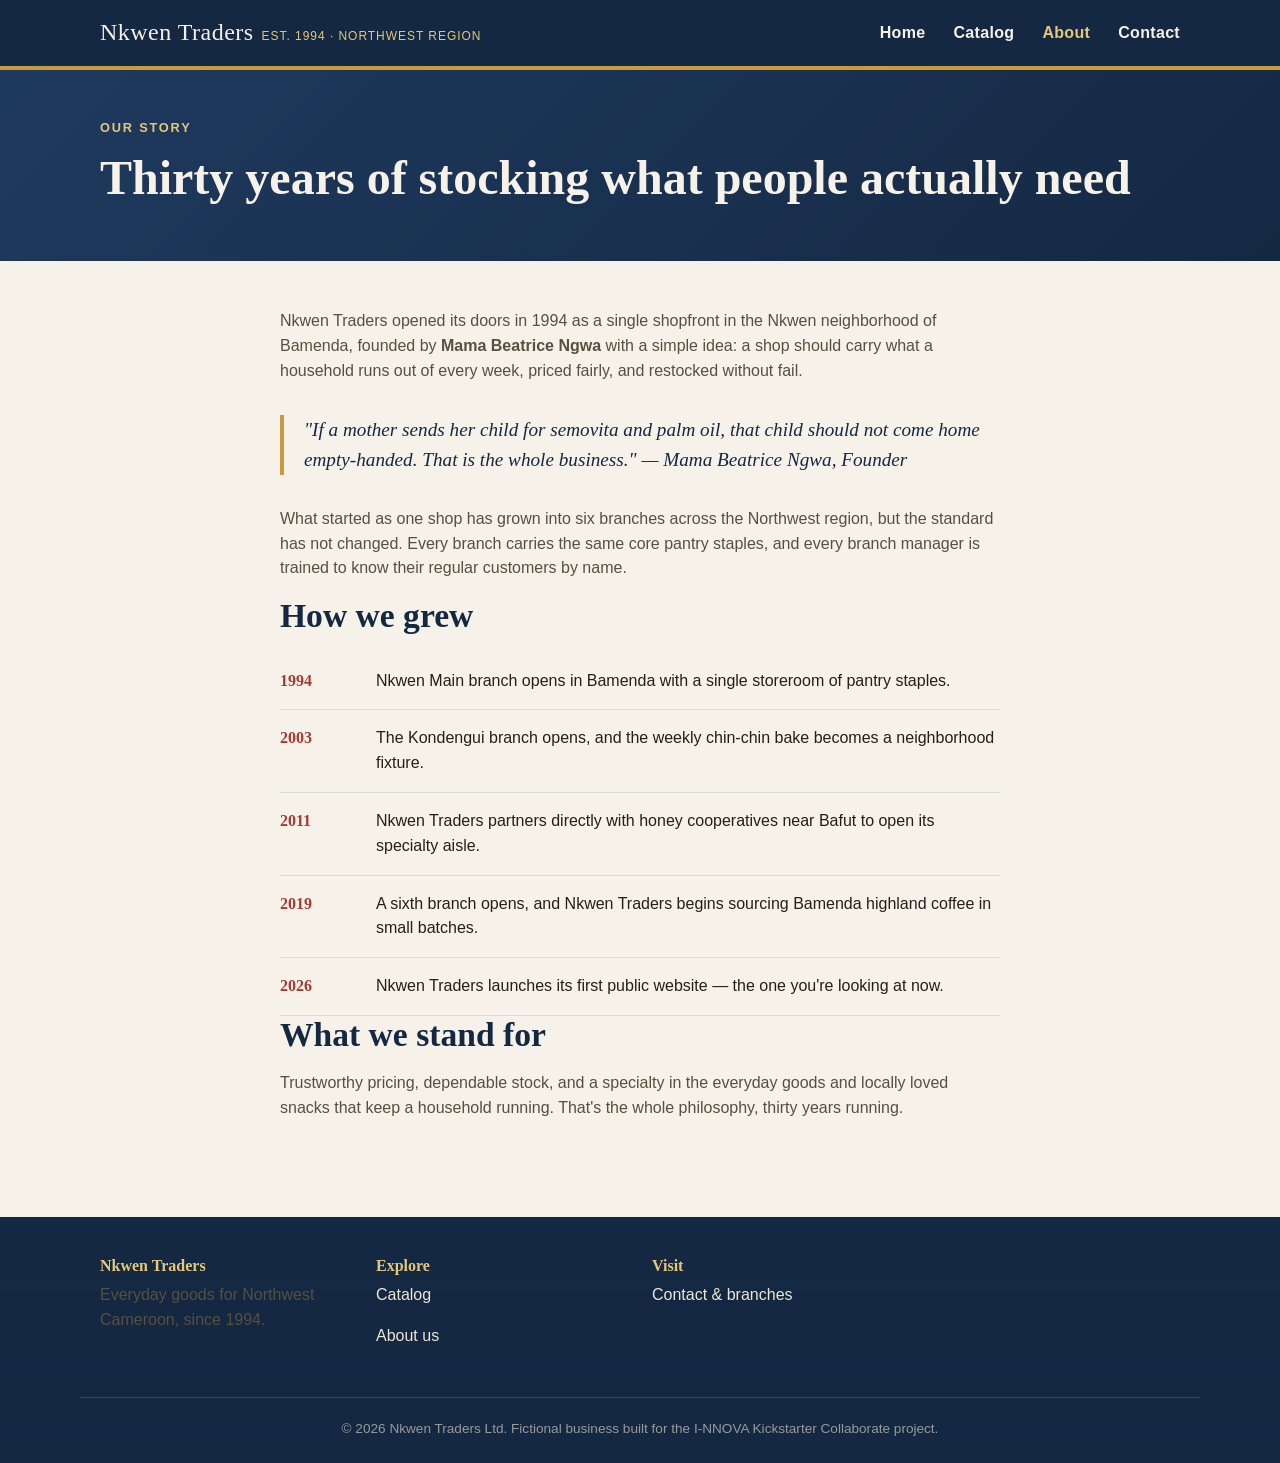
==== commit e9a2514e: "Merge remote-tracking branch 'origin/Design-and-Interaction-Lead'" ====
--- a/about.html
+++ b/about.html
@@ -4,7 +4,7 @@
   <meta charset="UTF-8">
   <meta name="viewport" content="width=device-width, initial-scale=1.0">
   <title>About Us — Nkwen Traders</title>
-  <meta name="description" content="Why Nkwen Traders exists: the story of a family shop that grew into six branches serving Northwest Cameroon.">
+  <meta name="description" content="The story of Nkwen Traders, a family-founded retail chain serving Northwest Cameroon since 1994.">
   <link rel="stylesheet" href="style.css">
 </head>
 <body>
@@ -28,65 +28,44 @@
   <main>
     <section class="hero" style="padding-bottom: 2rem;">
       <div class="container">
-        <p class="eyebrow">Why we exist</p>
-        <h1>A shop that started because a child came home empty-handed</h1>
+        <p class="eyebrow">Our story</p>
+        <h1>Thirty years of stocking what people actually need</h1>
       </div>
     </section>
 
     <section>
       <div class="container" style="max-width: 760px;">
         <p>
-          In 1994, a woman named <strong>Beatrice Ngwa</strong> sent her son to a
-          neighborhood shop in Nkwen for semovita and palm oil. He came back
-          with neither — the shop had run out of both, again. It wasn't the
-          first time. Mama Beatrice, as she'd later be known to half of
-          Bamenda, decided that if no one else was going to fix that problem,
-          she would.
+          Nkwen Traders opened its doors in 1994 as a single shopfront in the
+          Nkwen neighborhood of Bamenda, founded by <strong>Mama Beatrice Ngwa</strong>
+          with a simple idea: a shop should carry what a household runs out
+          of every week, priced fairly, and restocked without fail.
         </p>
-        <p>
-          She opened a single shopfront with one rule guiding every decision:
-          <em>carry what a household actually runs out of, and never let the
-          shelf go empty.</em> No frills, no guesswork — just semovita, palm
-          oil, cocoyam flour, and groundnuts, restocked like clockwork.
-        </p>
-
         <blockquote class="founder-quote">
           "If a mother sends her child for semovita and palm oil, that child
           should not come home empty-handed. That is the whole business."
           — Mama Beatrice Ngwa, Founder
         </blockquote>
-
-        <h2>Why it grew beyond one shop</h2>
         <p>
-          Word travels fast when a shop actually keeps its promises. Within a
-          decade, neighbors from other parts of Bamenda were asking Mama
-          Beatrice to open closer to them. Each new branch kept the same
-          rule from day one — the same core staples, always in stock — while
-          slowly adding what each neighborhood asked for: a weekly chin-chin
-          bake in Kondengui, a honey partnership near Bafut, imported goods
-          for the back-to-school rush.
-        </p>
-        <p>
-          Thirty years later, that's still the whole philosophy. Nkwen
-          Traders didn't grow by chasing trends — it grew because it kept
-          answering the same simple question a little better each year:
-          <em>what does this neighborhood keep running out of, and how do we
-          make sure they never have to ask twice?</em>
+          What started as one shop has grown into six branches across the
+          Northwest region, but the standard has not changed. Every branch
+          carries the same core pantry staples, and every branch manager is
+          trained to know their regular customers by name.
         </p>
 
-        <h2>How we got here</h2>
+        <h2>How we grew</h2>
         <ul class="timeline">
           <li>
             <span class="year">1994</span>
-            <span>Nkwen Main branch opens in Bamenda with a single storeroom of pantry staples — the shop that started it all.</span>
+            <span>Nkwen Main branch opens in Bamenda with a single storeroom of pantry staples.</span>
           </li>
           <li>
             <span class="year">2003</span>
-            <span>The Kondengui branch opens, and the weekly chin-chin bake becomes a neighborhood fixture people plan their Fridays around.</span>
+            <span>The Kondengui branch opens, and the weekly chin-chin bake becomes a neighborhood fixture.</span>
           </li>
           <li>
             <span class="year">2011</span>
-            <span>Nkwen Traders partners directly with honey cooperatives near Bafut, opening its first specialty aisle.</span>
+            <span>Nkwen Traders partners directly with honey cooperatives near Bafut to open its specialty aisle.</span>
           </li>
           <li>
             <span class="year">2019</span>
@@ -94,18 +73,15 @@
           </li>
           <li>
             <span class="year">2026</span>
-            <span>Nkwen Traders goes online for the first time — this website is that next chapter.</span>
+            <span>Nkwen Traders launches its first public website — the one you're looking at now.</span>
           </li>
         </ul>
 
-        <h2>Why we're online now</h2>
+        <h2>What we stand for</h2>
         <p>
-          For thirty years, the only way to know what Nkwen Traders had in
-          stock was to walk in and look. This website exists to change that
-          one thing, and nothing else — you can check the catalog, learn
-          which branch is closest, and reach out before you ever leave the
-          house. The shelves haven't changed. Now you just don't have to
-          guess what's on them.
+          Trustworthy pricing, dependable stock, and a specialty in the
+          everyday goods and locally loved snacks that keep a household
+          running. That's the whole philosophy, thirty years running.
         </p>
       </div>
     </section>
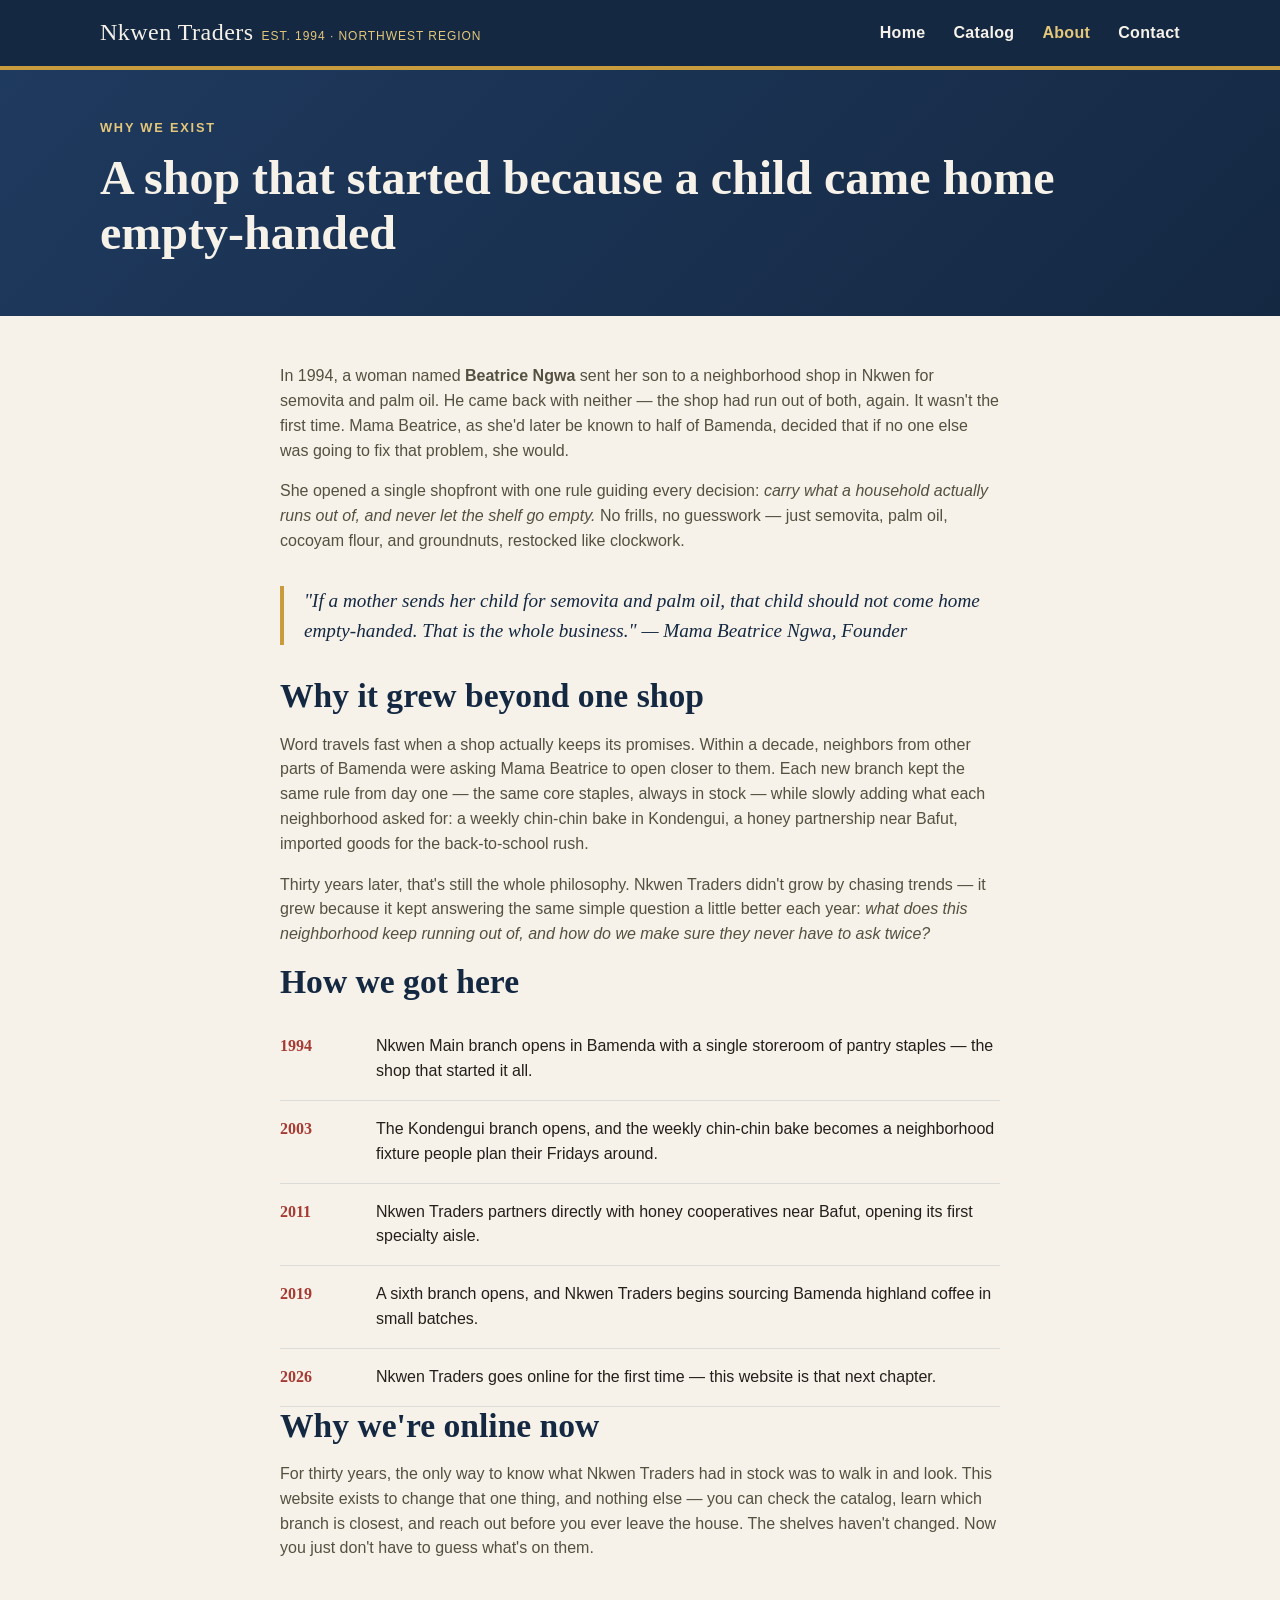
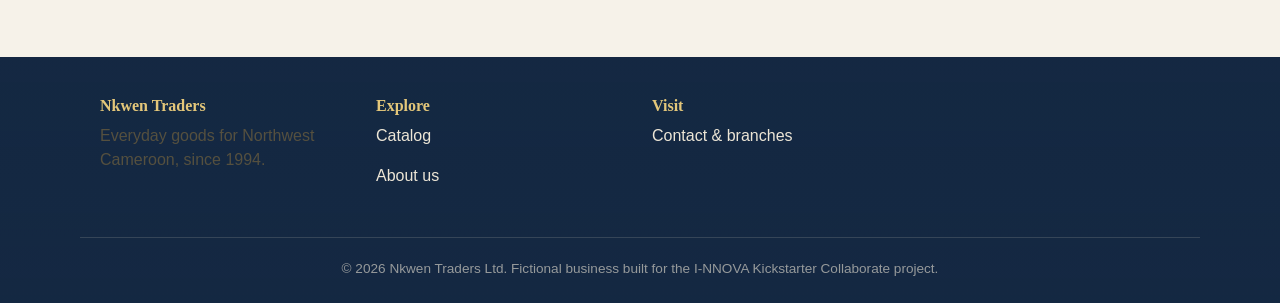
==== commit 6600901f: "Merge remote-tracking branch 'origin/Site-Architecture'" ====
--- a/about.html
+++ b/about.html
@@ -4,7 +4,7 @@
   <meta charset="UTF-8">
   <meta name="viewport" content="width=device-width, initial-scale=1.0">
   <title>About Us — Nkwen Traders</title>
-  <meta name="description" content="The story of Nkwen Traders, a family-founded retail chain serving Northwest Cameroon since 1994.">
+  <meta name="description" content="Why Nkwen Traders exists: the story of a family shop that grew into six branches serving Northwest Cameroon.">
   <link rel="stylesheet" href="style.css">
 </head>
 <body>
@@ -28,44 +28,65 @@
   <main>
     <section class="hero" style="padding-bottom: 2rem;">
       <div class="container">
-        <p class="eyebrow">Our story</p>
-        <h1>Thirty years of stocking what people actually need</h1>
+        <p class="eyebrow">Why we exist</p>
+        <h1>A shop that started because a child came home empty-handed</h1>
       </div>
     </section>
 
     <section>
       <div class="container" style="max-width: 760px;">
         <p>
-          Nkwen Traders opened its doors in 1994 as a single shopfront in the
-          Nkwen neighborhood of Bamenda, founded by <strong>Mama Beatrice Ngwa</strong>
-          with a simple idea: a shop should carry what a household runs out
-          of every week, priced fairly, and restocked without fail.
+          In 1994, a woman named <strong>Beatrice Ngwa</strong> sent her son to a
+          neighborhood shop in Nkwen for semovita and palm oil. He came back
+          with neither — the shop had run out of both, again. It wasn't the
+          first time. Mama Beatrice, as she'd later be known to half of
+          Bamenda, decided that if no one else was going to fix that problem,
+          she would.
         </p>
+        <p>
+          She opened a single shopfront with one rule guiding every decision:
+          <em>carry what a household actually runs out of, and never let the
+          shelf go empty.</em> No frills, no guesswork — just semovita, palm
+          oil, cocoyam flour, and groundnuts, restocked like clockwork.
+        </p>
+
         <blockquote class="founder-quote">
           "If a mother sends her child for semovita and palm oil, that child
           should not come home empty-handed. That is the whole business."
           — Mama Beatrice Ngwa, Founder
         </blockquote>
+
+        <h2>Why it grew beyond one shop</h2>
         <p>
-          What started as one shop has grown into six branches across the
-          Northwest region, but the standard has not changed. Every branch
-          carries the same core pantry staples, and every branch manager is
-          trained to know their regular customers by name.
+          Word travels fast when a shop actually keeps its promises. Within a
+          decade, neighbors from other parts of Bamenda were asking Mama
+          Beatrice to open closer to them. Each new branch kept the same
+          rule from day one — the same core staples, always in stock — while
+          slowly adding what each neighborhood asked for: a weekly chin-chin
+          bake in Kondengui, a honey partnership near Bafut, imported goods
+          for the back-to-school rush.
+        </p>
+        <p>
+          Thirty years later, that's still the whole philosophy. Nkwen
+          Traders didn't grow by chasing trends — it grew because it kept
+          answering the same simple question a little better each year:
+          <em>what does this neighborhood keep running out of, and how do we
+          make sure they never have to ask twice?</em>
         </p>
 
-        <h2>How we grew</h2>
+        <h2>How we got here</h2>
         <ul class="timeline">
           <li>
             <span class="year">1994</span>
-            <span>Nkwen Main branch opens in Bamenda with a single storeroom of pantry staples.</span>
+            <span>Nkwen Main branch opens in Bamenda with a single storeroom of pantry staples — the shop that started it all.</span>
           </li>
           <li>
             <span class="year">2003</span>
-            <span>The Kondengui branch opens, and the weekly chin-chin bake becomes a neighborhood fixture.</span>
+            <span>The Kondengui branch opens, and the weekly chin-chin bake becomes a neighborhood fixture people plan their Fridays around.</span>
           </li>
           <li>
             <span class="year">2011</span>
-            <span>Nkwen Traders partners directly with honey cooperatives near Bafut to open its specialty aisle.</span>
+            <span>Nkwen Traders partners directly with honey cooperatives near Bafut, opening its first specialty aisle.</span>
           </li>
           <li>
             <span class="year">2019</span>
@@ -73,15 +94,18 @@
           </li>
           <li>
             <span class="year">2026</span>
-            <span>Nkwen Traders launches its first public website — the one you're looking at now.</span>
+            <span>Nkwen Traders goes online for the first time — this website is that next chapter.</span>
           </li>
         </ul>
 
-        <h2>What we stand for</h2>
+        <h2>Why we're online now</h2>
         <p>
-          Trustworthy pricing, dependable stock, and a specialty in the
-          everyday goods and locally loved snacks that keep a household
-          running. That's the whole philosophy, thirty years running.
+          For thirty years, the only way to know what Nkwen Traders had in
+          stock was to walk in and look. This website exists to change that
+          one thing, and nothing else — you can check the catalog, learn
+          which branch is closest, and reach out before you ever leave the
+          house. The shelves haven't changed. Now you just don't have to
+          guess what's on them.
         </p>
       </div>
     </section>
